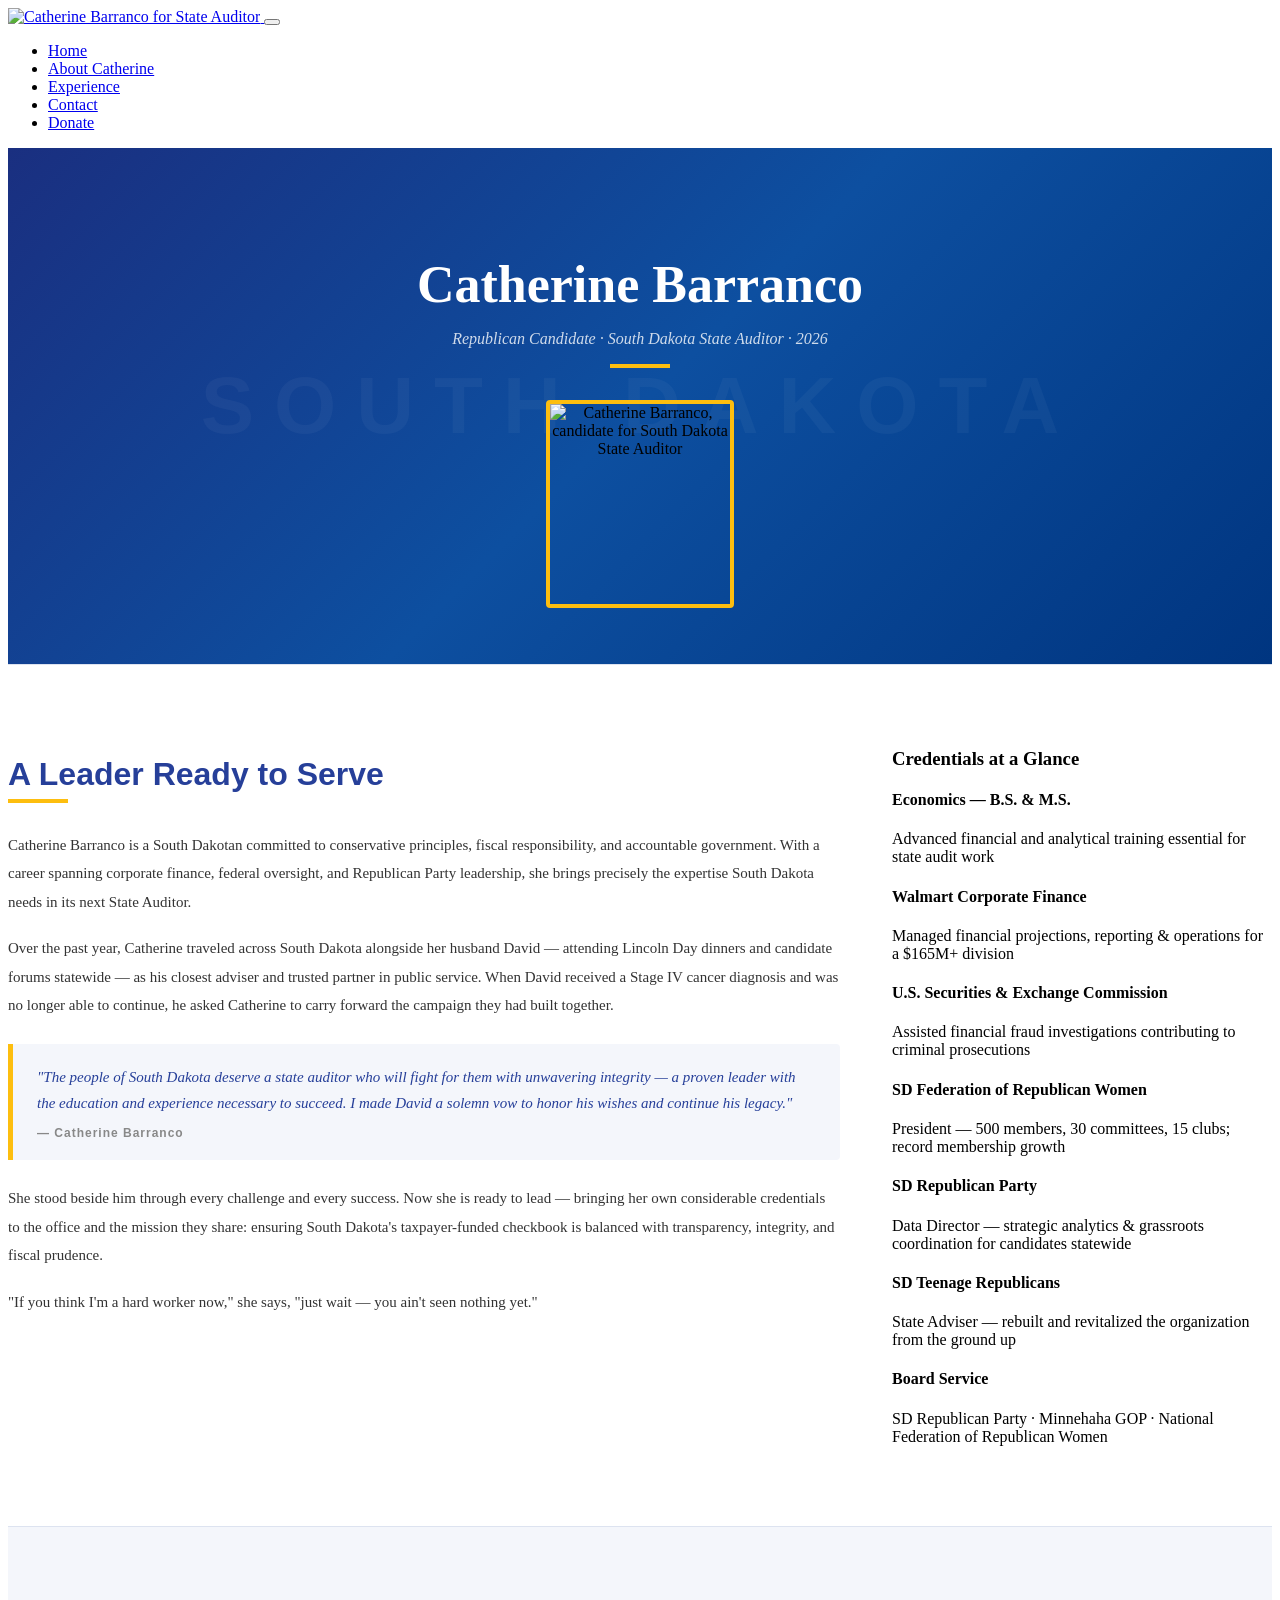
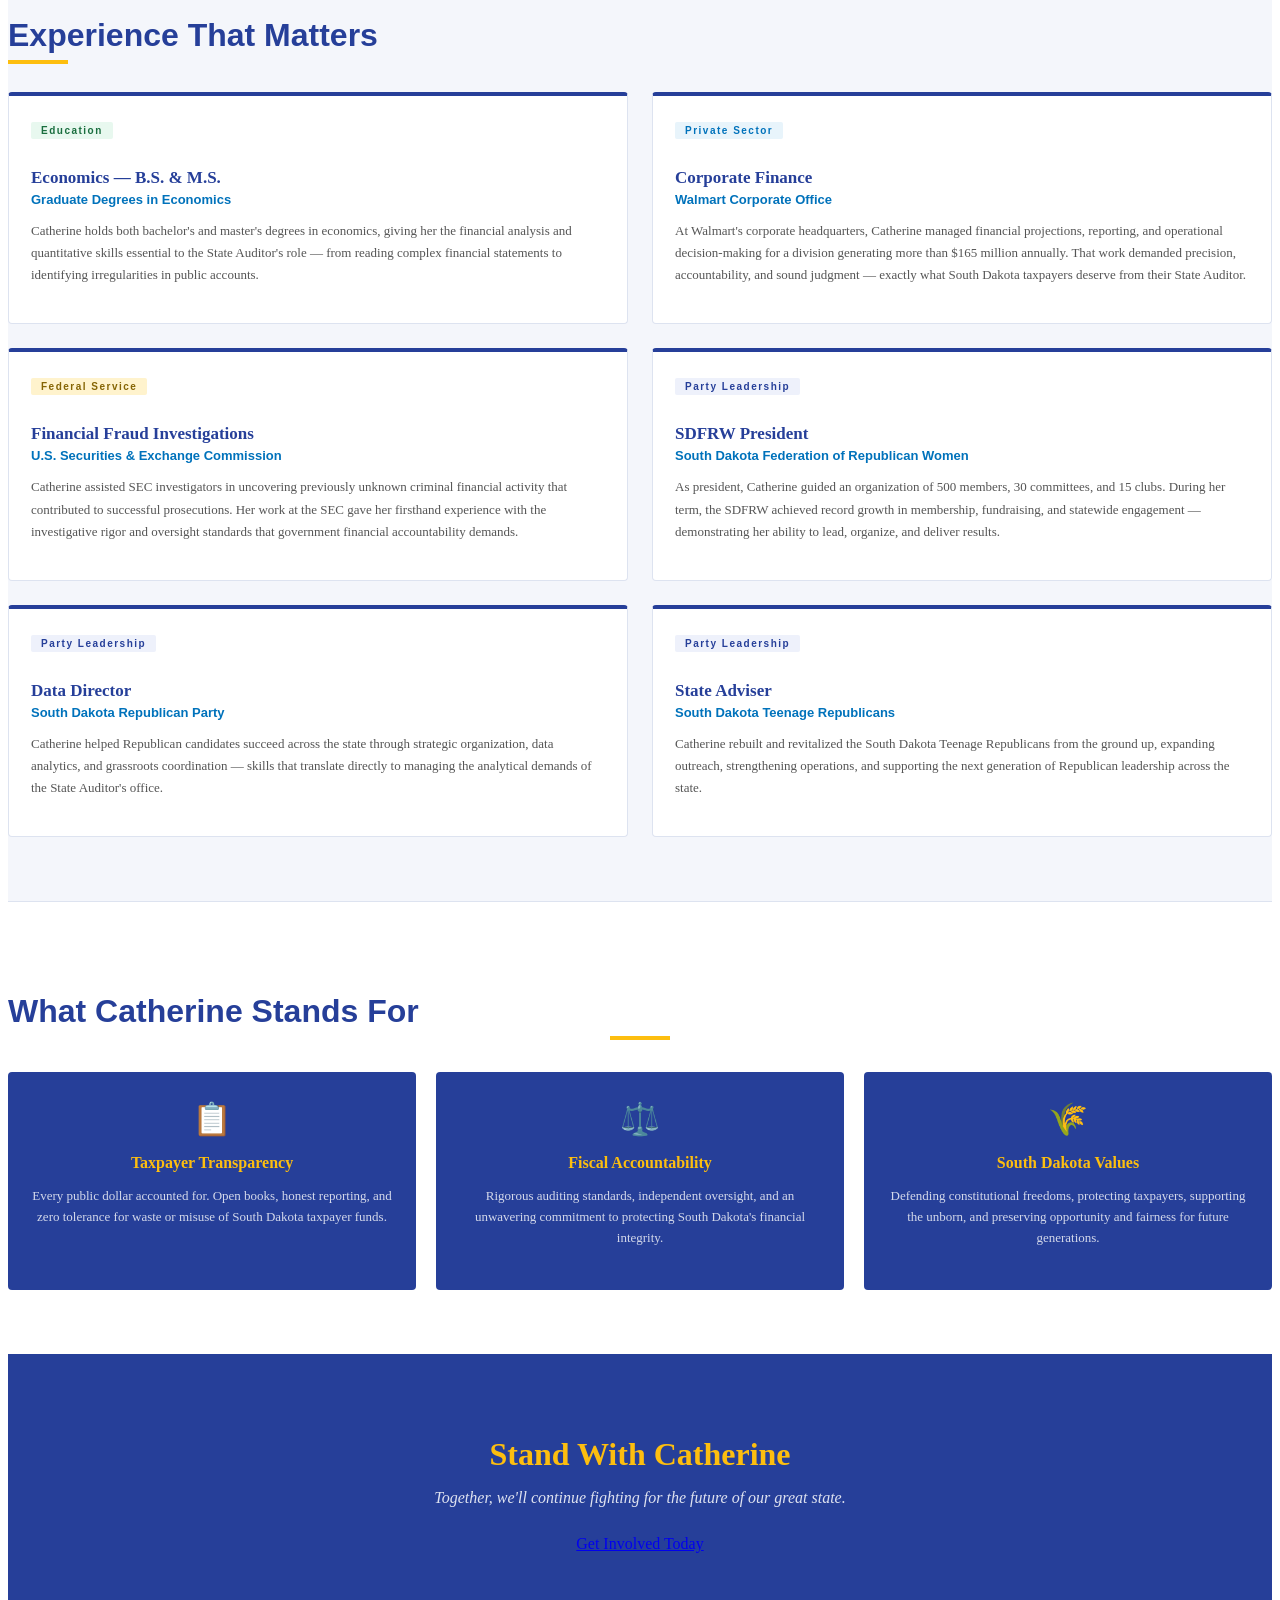
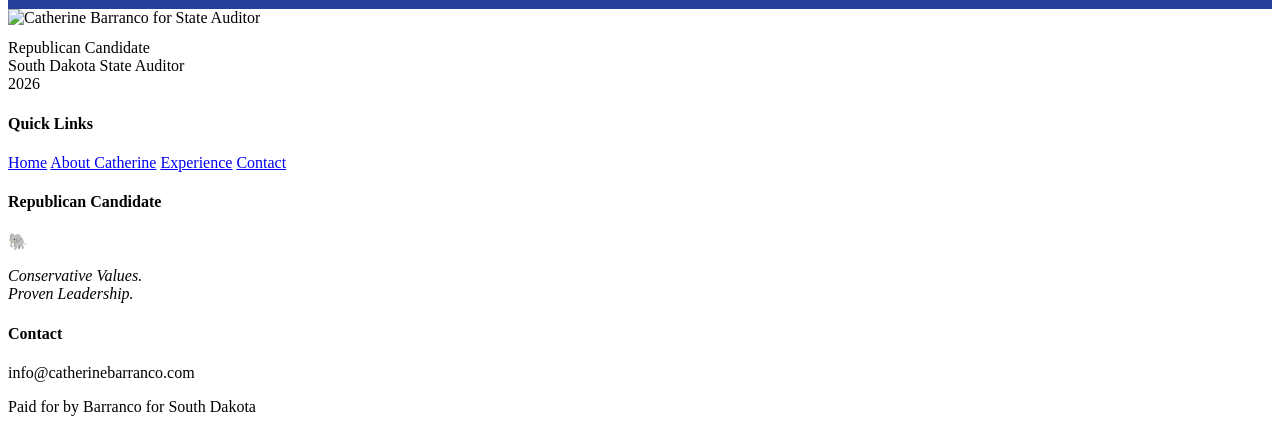
==== about.html @ fb2e94d2 "Create about.html about page created." ====
<!DOCTYPE html>
<html lang="en">
<head>
  <meta charset="UTF-8" />
  <meta name="viewport" content="width=device-width, initial-scale=1.0" />
  <meta name="description" content="About Catherine Barranco — Republican candidate for South Dakota State Auditor 2026. Learn about her experience, values, and commitment to South Dakota." />
  <title>About Catherine | Barranco for South Dakota</title>
  <link rel="stylesheet" href="assets/styles.css" />
  <style>
    /* ── ABOUT PAGE SPECIFIC ── */
    .about-hero {
      background: linear-gradient(135deg, #1a2f80 0%, #0d4fa0 50%, #003580 100%);
      padding: 64px 0 56px;
      text-align: center;
      position: relative;
      overflow: hidden;
    }
    .about-hero::before {
      content: 'SOUTH DAKOTA';
      position: absolute;
      top: 50%;
      left: 50%;
      transform: translate(-50%, -50%);
      font-family: 'Oswald', sans-serif;
      font-size: 80px;
      font-weight: 700;
      letter-spacing: 20px;
      color: rgba(255,255,255,0.04);
      white-space: nowrap;
      pointer-events: none;
    }
    .about-hero h1 {
      color: #fff;
      font-size: clamp(32px, 5vw, 52px);
      margin-bottom: 8px;
      position: relative;
    }
    .about-hero .sub {
      font-family: 'Merriweather', serif;
      font-style: italic;
      color: rgba(255,255,255,0.80);
      font-size: 16px;
      margin-bottom: 16px;
    }
    .about-hero .gold-bar {
      width: 60px;
      height: 4px;
      background: #FDBE0F;
      margin: 0 auto;
    }
    .about-hero-photo-strip {
      display: flex;
      justify-content: center;
      margin-top: 32px;
      position: relative;
    }
    .about-hero-photo-strip img {
      width: 180px;
      height: 200px;
      object-fit: cover;
      object-position: center top;
      border: 4px solid #FDBE0F;
      border-radius: 4px;
    }

    /* ── PAGE SECTIONS ── */
    .page-section { padding: 64px 0; border-top: 1px solid #dde3f0; }
    .page-section:first-of-type { border-top: none; }

    .section-heading {
      font-family: 'Oswald', sans-serif;
      font-size: 32px;
      color: #263F99;
      margin-bottom: 6px;
    }
    .section-rule { width: 60px; height: 4px; background: #FDBE0F; margin-bottom: 28px; margin-top: 4px; }

    .intro-grid {
      display: grid;
      grid-template-columns: 1fr 380px;
      gap: 52px;
      align-items: start;
    }

    .intro-text p {
      font-family: 'Merriweather', serif;
      font-size: 15px;
      line-height: 1.9;
      color: #333;
      margin-bottom: 18px;
    }

    .pull-quote {
      background: #f4f6fb;
      border-left: 5px solid #FDBE0F;
      padding: 20px 24px;
      margin: 24px 0;
      border-radius: 0 4px 4px 0;
    }
    .pull-quote p {
      font-family: 'Merriweather', serif;
      font-style: italic;
      font-size: 15px;
      line-height: 1.75;
      color: #263F99;
      margin: 0;
    }
    .pull-quote cite {
      display: block;
      font-family: 'Open Sans', sans-serif;
      font-style: normal;
      font-size: 12px;
      font-weight: 600;
      letter-spacing: 1px;
      color: #888;
      margin-top: 10px;
    }

    /* ── EXPERIENCE TIMELINE ── */
    #experience { background: #f4f6fb; }

    .exp-grid {
      display: grid;
      grid-template-columns: 1fr 1fr;
      gap: 24px;
      margin-top: 8px;
    }

    .exp-card {
      background: #fff;
      border: 1px solid #dde3f0;
      border-top: 4px solid #263F99;
      border-radius: 4px;
      padding: 24px 22px;
      transition: box-shadow 0.2s;
    }
    .exp-card:hover { box-shadow: 0 4px 20px rgba(38,63,153,0.10); }

    .exp-card-tag {
      display: inline-block;
      font-family: 'Oswald', sans-serif;
      font-size: 10px;
      font-weight: 600;
      letter-spacing: 1.5px;
      padding: 3px 10px;
      border-radius: 2px;
      margin-bottom: 12px;
    }
    .tag-private { background: #e8f4fb; color: #0072BB; }
    .tag-federal { background: #fff3cd; color: #856404; }
    .tag-party   { background: #eef1fb; color: #263F99; }
    .tag-edu     { background: #e8f8ef; color: #1a6e3f; }

    .exp-card h3 {
      font-size: 17px;
      color: #263F99;
      margin-bottom: 4px;
    }
    .exp-card .org {
      font-family: 'Open Sans', sans-serif;
      font-size: 13px;
      font-weight: 600;
      color: #0072BB;
      margin-bottom: 10px;
    }
    .exp-card p {
      font-size: 13px;
      line-height: 1.7;
      color: #555;
    }

    /* ── VALUES ── */
    .values-grid {
      display: grid;
      grid-template-columns: repeat(3, 1fr);
      gap: 20px;
      margin-top: 8px;
    }
    .value-card {
      background: #263F99;
      color: #fff;
      border-radius: 4px;
      padding: 28px 22px;
      text-align: center;
    }
    .value-card .v-icon { font-size: 32px; margin-bottom: 12px; display: block; }
    .value-card h3 { font-size: 16px; color: #FDBE0F; margin-bottom: 8px; }
    .value-card p { font-size: 13px; line-height: 1.65; color: rgba(255,255,255,0.80); }

    /* ── RESPONSIVE ── */
    @media (max-width: 860px) {
      .intro-grid { grid-template-columns: 1fr; }
      .exp-grid { grid-template-columns: 1fr; }
      .values-grid { grid-template-columns: 1fr 1fr; }
    }
    @media (max-width: 540px) {
      .values-grid { grid-template-columns: 1fr; }
    }
  </style>
</head>
<body>

<!-- ═══════════════════════════════════════
     NAVIGATION
════════════════════════════════════════ -->
<nav id="navbar" role="navigation" aria-label="Main navigation">
  <div class="nav-inner">
    <a href="index.html" class="nav-logo" aria-label="Catherine Barranco home">
      <img src="assets/logo-blue.png" alt="Catherine Barranco for State Auditor" />
    </a>
    <button class="nav-toggle" aria-label="Toggle menu" aria-expanded="false" onclick="toggleNav(this)">
      <span></span><span></span><span></span>
    </button>
    <ul class="nav-links" id="nav-links" role="list">
      <li><a href="index.html">Home</a></li>
      <li><a href="about.html">About Catherine</a></li>
      <li><a href="#experience">Experience</a></li>
      <li><a href="index.html#contact">Contact</a></li>
      <li><a href="index.html#contact" class="nav-donate">Donate</a></li>
    </ul>
  </div>
</nav>

<!-- ═══════════════════════════════════════
     ABOUT HERO
════════════════════════════════════════ -->
<section class="about-hero" aria-label="About Catherine Barranco">
  <div class="container">
    <h1>Catherine Barranco</h1>
    <p class="sub">Republican Candidate · South Dakota State Auditor · 2026</p>
    <div class="gold-bar"></div>
    <div class="about-hero-photo-strip">
      <img src="assets/catherine-headshot.jpg" alt="Catherine Barranco, candidate for South Dakota State Auditor" />
    </div>
  </div>
</section>

<!-- ═══════════════════════════════════════
     INTRO
════════════════════════════════════════ -->
<section class="page-section" aria-label="About Catherine">
  <div class="container">
    <div class="intro-grid">
      <div class="intro-text">
        <h2 class="section-heading">A Leader Ready to Serve</h2>
        <div class="section-rule"></div>

        <p>
          Catherine Barranco is a South Dakotan committed to conservative principles, fiscal responsibility, and accountable government. With a career spanning corporate finance, federal oversight, and Republican Party leadership, she brings precisely the expertise South Dakota needs in its next State Auditor.
        </p>

        <p>
          Over the past year, Catherine traveled across South Dakota alongside her husband David — attending Lincoln Day dinners and candidate forums statewide — as his closest adviser and trusted partner in public service. When David received a Stage IV cancer diagnosis and was no longer able to continue, he asked Catherine to carry forward the campaign they had built together.
        </p>

        <div class="pull-quote">
          <p>"The people of South Dakota deserve a state auditor who will fight for them with unwavering integrity — a proven leader with the education and experience necessary to succeed. I made David a solemn vow to honor his wishes and continue his legacy."</p>
          <cite>— Catherine Barranco</cite>
        </div>

        <p>
          She stood beside him through every challenge and every success. Now she is ready to lead — bringing her own considerable credentials to the office and the mission they share: ensuring South Dakota's taxpayer-funded checkbook is balanced with transparency, integrity, and fiscal prudence.
        </p>

        <p>
          "If you think I'm a hard worker now," she says, "just wait — you ain't seen nothing yet."
        </p>
      </div>

      <!-- CREDENTIALS SIDEBAR -->
      <div>
        <div class="credentials-card">
          <h3>Credentials at a Glance</h3>

          <div class="cred-item">
            <div class="cred-dot"></div>
            <div>
              <h4>Economics — B.S. &amp; M.S.</h4>
              <p>Advanced financial and analytical training essential for state audit work</p>
            </div>
          </div>

          <div class="cred-item">
            <div class="cred-dot"></div>
            <div>
              <h4>Walmart Corporate Finance</h4>
              <p>Managed financial projections, reporting &amp; operations for a $165M+ division</p>
            </div>
          </div>

          <div class="cred-item">
            <div class="cred-dot"></div>
            <div>
              <h4>U.S. Securities &amp; Exchange Commission</h4>
              <p>Assisted financial fraud investigations contributing to criminal prosecutions</p>
            </div>
          </div>

          <div class="cred-item">
            <div class="cred-dot"></div>
            <div>
              <h4>SD Federation of Republican Women</h4>
              <p>President — 500 members, 30 committees, 15 clubs; record membership growth</p>
            </div>
          </div>

          <div class="cred-item">
            <div class="cred-dot"></div>
            <div>
              <h4>SD Republican Party</h4>
              <p>Data Director — strategic analytics &amp; grassroots coordination for candidates statewide</p>
            </div>
          </div>

          <div class="cred-item">
            <div class="cred-dot"></div>
            <div>
              <h4>SD Teenage Republicans</h4>
              <p>State Adviser — rebuilt and revitalized the organization from the ground up</p>
            </div>
          </div>

          <div class="cred-item">
            <div class="cred-dot"></div>
            <div>
              <h4>Board Service</h4>
              <p>SD Republican Party · Minnehaha GOP · National Federation of Republican Women</p>
            </div>
          </div>
        </div>
      </div>

    </div>
  </div>
</section>

<!-- ═══════════════════════════════════════
     EXPERIENCE
════════════════════════════════════════ -->
<section id="experience" class="page-section" aria-label="Professional experience">
  <div class="container">
    <h2 class="section-heading">Experience That Matters</h2>
    <div class="section-rule"></div>

    <div class="exp-grid">

      <div class="exp-card">
        <span class="exp-card-tag tag-edu">Education</span>
        <h3>Economics — B.S. &amp; M.S.</h3>
        <div class="org">Graduate Degrees in Economics</div>
        <p>Catherine holds both bachelor's and master's degrees in economics, giving her the financial analysis and quantitative skills essential to the State Auditor's role — from reading complex financial statements to identifying irregularities in public accounts.</p>
      </div>

      <div class="exp-card">
        <span class="exp-card-tag tag-private">Private Sector</span>
        <h3>Corporate Finance</h3>
        <div class="org">Walmart Corporate Office</div>
        <p>At Walmart's corporate headquarters, Catherine managed financial projections, reporting, and operational decision-making for a division generating more than $165 million annually. That work demanded precision, accountability, and sound judgment — exactly what South Dakota taxpayers deserve from their State Auditor.</p>
      </div>

      <div class="exp-card">
        <span class="exp-card-tag tag-federal">Federal Service</span>
        <h3>Financial Fraud Investigations</h3>
        <div class="org">U.S. Securities &amp; Exchange Commission</div>
        <p>Catherine assisted SEC investigators in uncovering previously unknown criminal financial activity that contributed to successful prosecutions. Her work at the SEC gave her firsthand experience with the investigative rigor and oversight standards that government financial accountability demands.</p>
      </div>

      <div class="exp-card">
        <span class="exp-card-tag tag-party">Party Leadership</span>
        <h3>SDFRW President</h3>
        <div class="org">South Dakota Federation of Republican Women</div>
        <p>As president, Catherine guided an organization of 500 members, 30 committees, and 15 clubs. During her term, the SDFRW achieved record growth in membership, fundraising, and statewide engagement — demonstrating her ability to lead, organize, and deliver results.</p>
      </div>

      <div class="exp-card">
        <span class="exp-card-tag tag-party">Party Leadership</span>
        <h3>Data Director</h3>
        <div class="org">South Dakota Republican Party</div>
        <p>Catherine helped Republican candidates succeed across the state through strategic organization, data analytics, and grassroots coordination — skills that translate directly to managing the analytical demands of the State Auditor's office.</p>
      </div>

      <div class="exp-card">
        <span class="exp-card-tag tag-party">Party Leadership</span>
        <h3>State Adviser</h3>
        <div class="org">South Dakota Teenage Republicans</div>
        <p>Catherine rebuilt and revitalized the South Dakota Teenage Republicans from the ground up, expanding outreach, strengthening operations, and supporting the next generation of Republican leadership across the state.</p>
      </div>

    </div>
  </div>
</section>

<!-- ═══════════════════════════════════════
     VALUES
════════════════════════════════════════ -->
<section class="page-section" aria-label="Catherine's values">
  <div class="container">
    <h2 class="section-heading text-center">What Catherine Stands For</h2>
    <div class="section-rule" style="margin:4px auto 32px;"></div>

    <div class="values-grid">
      <div class="value-card">
        <span class="v-icon" aria-hidden="true">📋</span>
        <h3>Taxpayer Transparency</h3>
        <p>Every public dollar accounted for. Open books, honest reporting, and zero tolerance for waste or misuse of South Dakota taxpayer funds.</p>
      </div>
      <div class="value-card">
        <span class="v-icon" aria-hidden="true">⚖️</span>
        <h3>Fiscal Accountability</h3>
        <p>Rigorous auditing standards, independent oversight, and an unwavering commitment to protecting South Dakota's financial integrity.</p>
      </div>
      <div class="value-card">
        <span class="v-icon" aria-hidden="true">🌾</span>
        <h3>South Dakota Values</h3>
        <p>Defending constitutional freedoms, protecting taxpayers, supporting the unborn, and preserving opportunity and fairness for future generations.</p>
      </div>
    </div>
  </div>
</section>

<!-- ═══════════════════════════════════════
     CTA
════════════════════════════════════════ -->
<section style="background:#263F99;padding:56px 0;text-align:center;" aria-label="Support Catherine">
  <div class="container">
    <h2 style="color:#FDBE0F;font-size:32px;margin-bottom:10px;">Stand With Catherine</h2>
    <p style="font-family:'Merriweather',serif;font-style:italic;color:rgba(255,255,255,0.85);font-size:16px;margin-bottom:28px;max-width:560px;margin-left:auto;margin-right:auto;">
      Together, we'll continue fighting for the future of our great state.
    </p>
    <a href="index.html#contact" class="btn btn-gold">Get Involved Today</a>
  </div>
</section>

<!-- ═══════════════════════════════════════
     FOOTER
════════════════════════════════════════ -->
<footer id="footer-bar">
  <div class="container">
    <div class="footer-grid">
      <div class="footer-col">
        <div class="footer-logo">
          <img src="assets/logo-white.png" alt="Catherine Barranco for State Auditor" />
        </div>
        <p style="margin-top:12px;">Republican Candidate<br>South Dakota State Auditor<br>2026</p>
      </div>
      <div class="footer-col">
        <h4>Quick Links</h4>
        <a href="index.html">Home</a>
        <a href="about.html">About Catherine</a>
        <a href="#experience">Experience</a>
        <a href="index.html#contact">Contact</a>
      </div>
      <div class="footer-col">
        <h4>Republican Candidate</h4>
        <span class="elephant-icon" aria-hidden="true">🐘</span>
        <p style="font-style:italic;">Conservative Values.<br>Proven Leadership.</p>
      </div>
      <div class="footer-col">
        <h4>Contact</h4>
        <p>info@catherinebarranco.com</p>
      </div>
    </div>
  </div>
  <div class="footer-bottom">
    Paid for by Barranco for South Dakota
  </div>
</footer>

<script>
function toggleNav(btn) {
  const links = document.getElementById('nav-links');
  const open = links.classList.toggle('open');
  btn.setAttribute('aria-expanded', open);
}
</script>

</body>
</html>
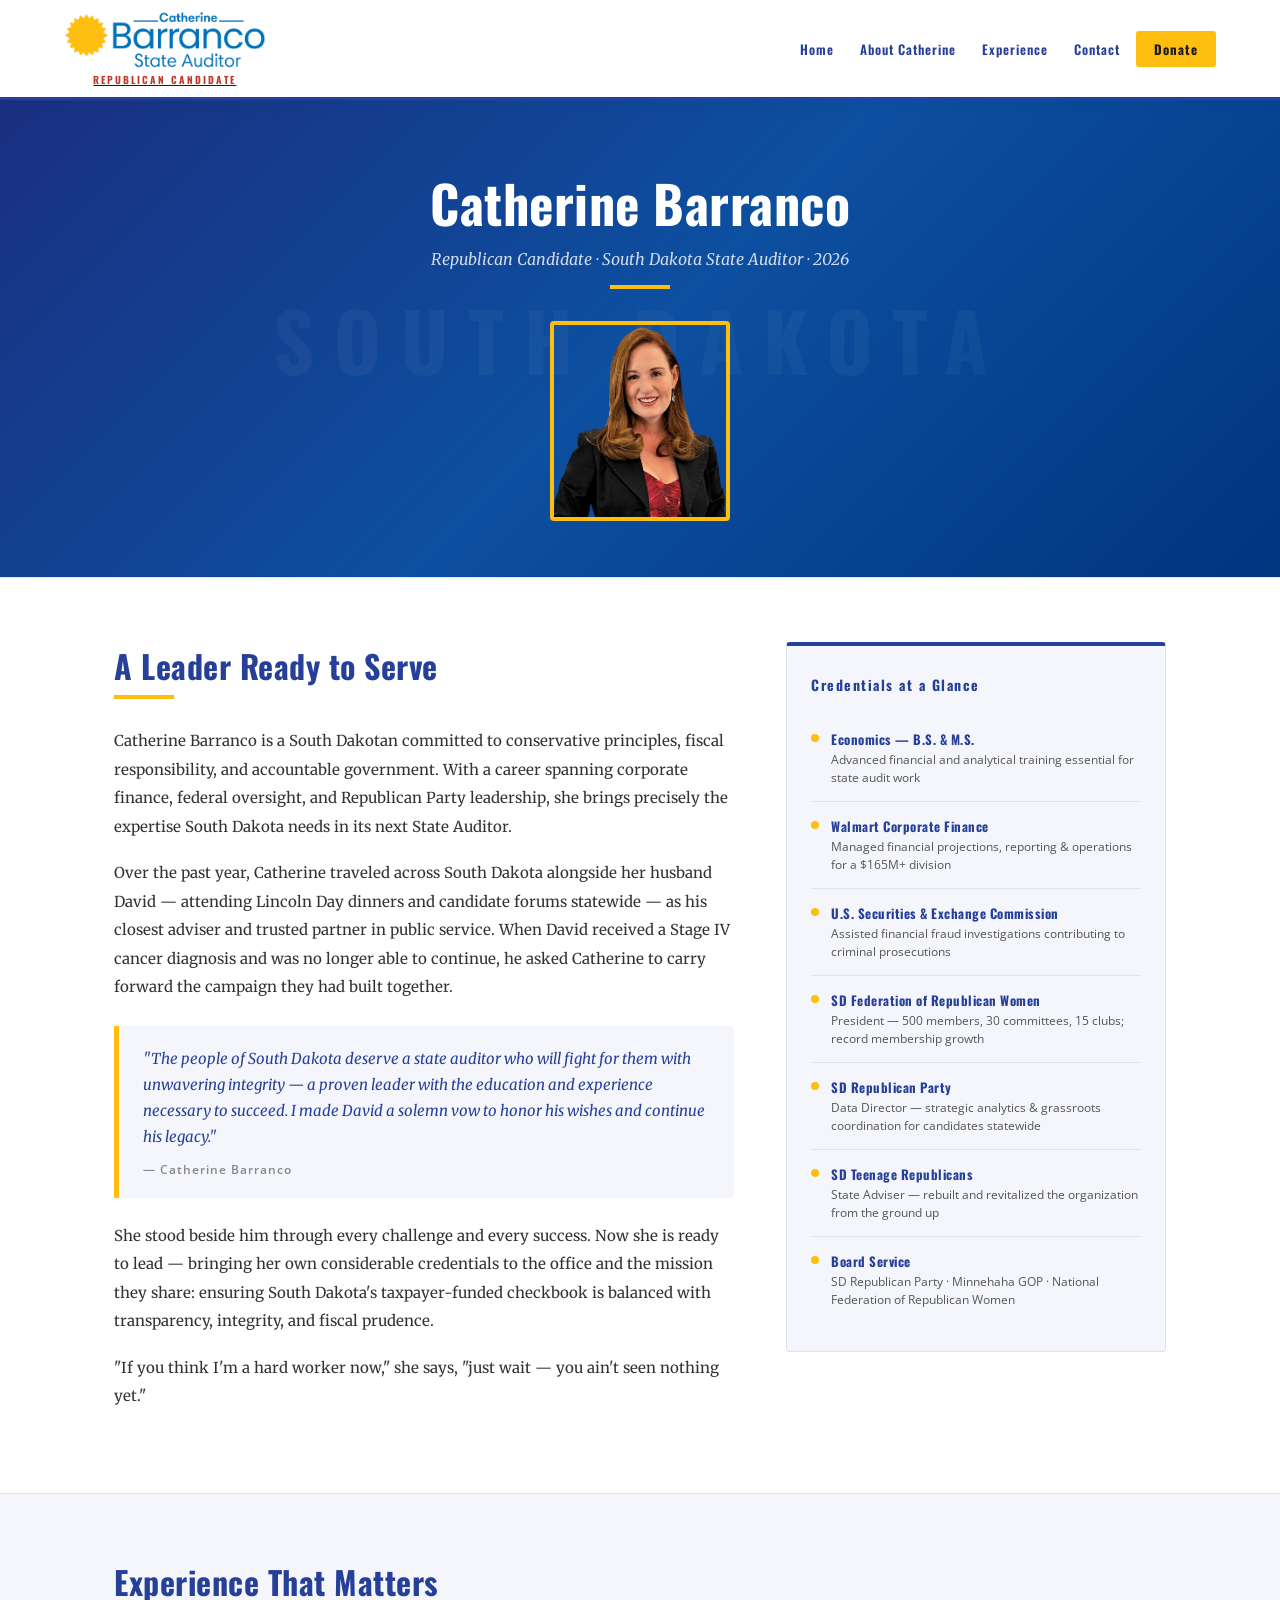
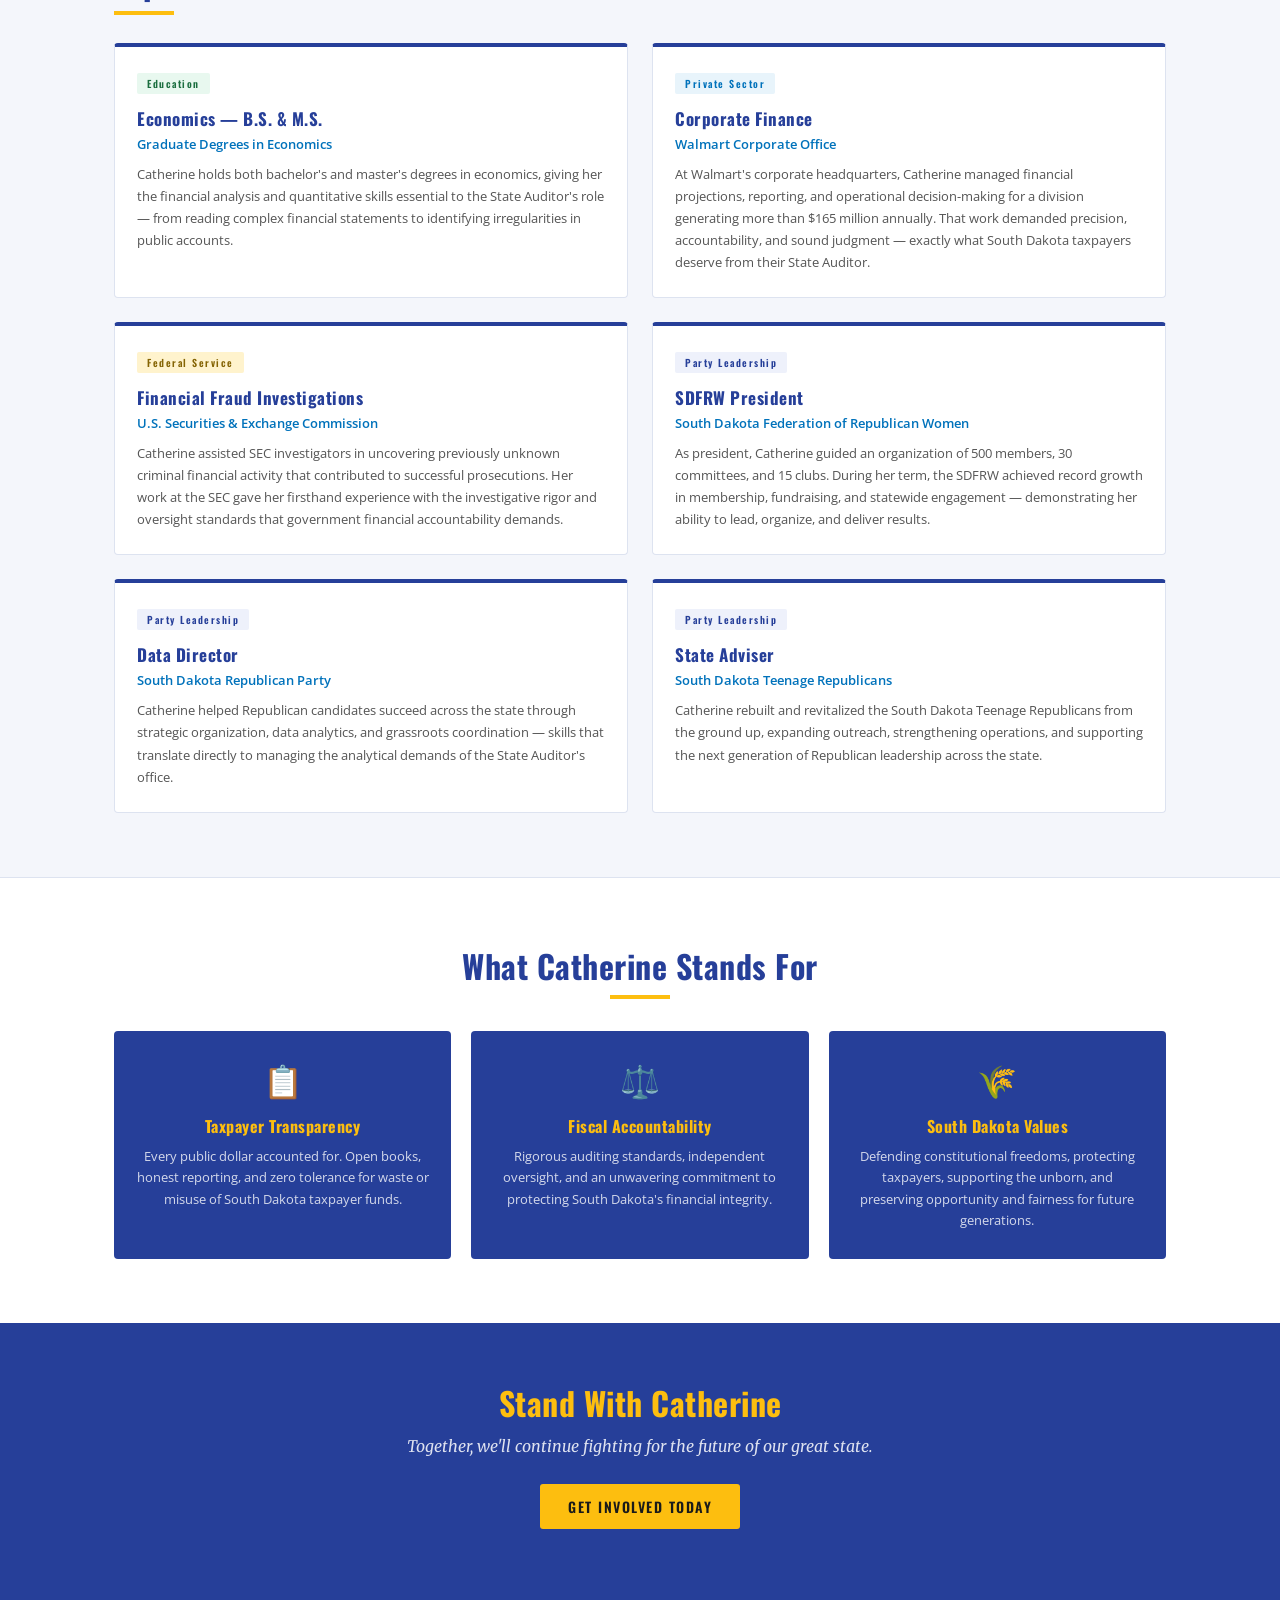
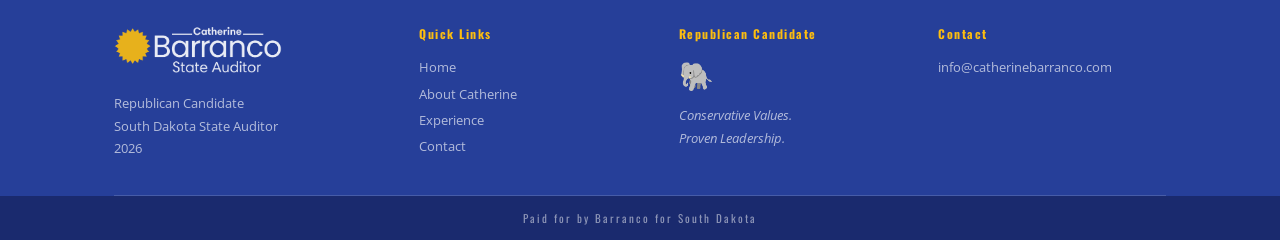
==== commit 86f75ad0: "header - Update about.html updated header" ====
--- a/about.html
+++ b/about.html
@@ -207,6 +207,7 @@
   <div class="nav-inner">
     <a href="index.html" class="nav-logo" aria-label="Catherine Barranco home">
       <img src="assets/logo-blue.png" alt="Catherine Barranco for State Auditor" />
+      <span style="display:block;font-family:'Oswald',sans-serif;font-size:10px;font-weight:700;letter-spacing:2px;color:#c0392b;text-align:center;margin-top:2px;">REPUBLICAN CANDIDATE</span>
     </a>
     <button class="nav-toggle" aria-label="Toggle menu" aria-expanded="false" onclick="toggleNav(this)">
       <span></span><span></span><span></span>
@@ -230,7 +231,7 @@
     <p class="sub">Republican Candidate · South Dakota State Auditor · 2026</p>
     <div class="gold-bar"></div>
     <div class="about-hero-photo-strip">
-      <img src="assets/catherine-headshot.jpg" alt="Catherine Barranco, candidate for South Dakota State Auditor" />
+      <img src="assets/catherine-headshot.png" alt="Catherine Barranco, candidate for South Dakota State Auditor" />
     </div>
   </div>
 </section>
--- a/assets/styles.css
+++ b/assets/styles.css
@@ -0,0 +1,725 @@
+/* =============================================
+   BARRANCO FOR SOUTH DAKOTA — CAMPAIGN SITE
+   Colors: #263F99 (navy) | #0072BB (blue) | #FDBE0F (gold)
+   ============================================= */
+
+@import url('https://fonts.googleapis.com/css2?family=Oswald:wght@400;600;700&family=Merriweather:ital,wght@0,400;0,700;1,400&family=Open+Sans:wght@400;600;700&display=swap');
+
+*, *::before, *::after { box-sizing: border-box; margin: 0; padding: 0; }
+
+:root {
+  --navy:  #263F99;
+  --blue:  #0072BB;
+  --gold:  #FDBE0F;
+  --gold-dark: #c9960a;
+  --white: #ffffff;
+  --light: #f4f6fb;
+  --dark:  #1a1a2e;
+  --gray:  #555;
+  --border: #dde3f0;
+}
+
+html { scroll-behavior: smooth; }
+
+body {
+  font-family: 'Open Sans', sans-serif;
+  font-size: 16px;
+  color: #222;
+  background: #fff;
+}
+
+h1, h2, h3, h4, h5 {
+  font-family: 'Oswald', sans-serif;
+  font-weight: 700;
+  letter-spacing: 0.5px;
+}
+
+/* ── UTILITY ─────────────────────────────── */
+.container { max-width: 1100px; margin: 0 auto; padding: 0 24px; }
+.sr-only { position: absolute; width: 1px; height: 1px; overflow: hidden; clip: rect(0,0,0,0); }
+.gold { color: var(--gold-dark); }
+.navy { color: var(--navy); }
+.text-center { text-align: center; }
+
+/* ── NAV ─────────────────────────────────── */
+#navbar {
+  position: sticky;
+  top: 0;
+  z-index: 1000;
+  background: #fff;
+  border-bottom: 3px solid var(--navy);
+  box-shadow: 0 2px 12px rgba(38,63,153,0.10);
+}
+
+.nav-inner {
+  display: flex;
+  align-items: center;
+  justify-content: space-between;
+  padding: 10px 24px;
+  max-width: 1200px;
+  margin: 0 auto;
+}
+
+.nav-logo img { height: 60px; width: auto; display: block; }
+
+.nav-links {
+  display: flex;
+  align-items: center;
+  gap: 6px;
+  list-style: none;
+}
+
+.nav-links a {
+  font-family: 'Oswald', sans-serif;
+  font-size: 13px;
+  font-weight: 600;
+  letter-spacing: 1px;
+  color: var(--navy);
+  text-decoration: none;
+  padding: 6px 10px;
+  border-bottom: 2px solid transparent;
+  transition: border-color 0.2s, color 0.2s;
+}
+
+.nav-links a:hover { color: var(--blue); border-bottom-color: var(--gold); }
+
+.nav-donate {
+  background: var(--gold) !important;
+  color: #1a1a1a !important;
+  padding: 8px 18px !important;
+  border-radius: 3px;
+  border-bottom: none !important;
+  font-weight: 700 !important;
+  transition: background 0.2s !important;
+}
+.nav-donate:hover { background: var(--gold-dark) !important; }
+
+.nav-toggle { display: none; background: none; border: none; cursor: pointer; padding: 4px; }
+.nav-toggle span { display: block; width: 24px; height: 2px; background: var(--navy); margin: 5px 0; transition: 0.3s; }
+
+/* ── HERO ─────────────────────────────────── */
+#hero {
+  position: relative;
+  min-height: 520px;
+  overflow: hidden;
+  display: flex;
+  align-items: center;
+  background: #0d4fa0;
+}
+
+.hero-flag {
+  position: absolute;
+  inset: 0;
+  background-image: url('sd-flag.jpg');
+  background-size: cover;
+  background-position: center 30%;
+  background-repeat: no-repeat;
+  filter: brightness(0.75) saturate(0.9);
+}
+
+.hero-seal {
+  position: absolute;
+  right: 340px;
+  top: 50%;
+  transform: translateY(-50%);
+  width: 260px;
+  height: 260px;
+  border-radius: 50%;
+  border: 3px solid rgba(253,190,15,0.30);
+  display: flex;
+  align-items: center;
+  justify-content: center;
+}
+
+.hero-seal-inner {
+  width: 200px;
+  height: 200px;
+  border-radius: 50%;
+  border: 2px solid rgba(253,190,15,0.18);
+  display: flex;
+  align-items: center;
+  justify-content: center;
+  flex-direction: column;
+  gap: 4px;
+}
+
+.hero-seal-text {
+  font-family: 'Oswald', sans-serif;
+  font-size: 11px;
+  font-weight: 600;
+  letter-spacing: 3px;
+  color: rgba(255,255,255,0.18);
+  text-align: center;
+  line-height: 1.8;
+}
+
+.hero-sd-text {
+  position: absolute;
+  top: 18px;
+  left: 50%;
+  transform: translateX(-50%);
+  font-family: 'Oswald', sans-serif;
+  font-size: 42px;
+  font-weight: 700;
+  letter-spacing: 16px;
+  color: rgba(255,255,255,0.06);
+  white-space: nowrap;
+  pointer-events: none;
+}
+
+.hero-photo {
+  position: absolute;
+  right: 40px;
+  bottom: 0;
+  height: 105%;
+  max-height: 550px;
+  width: 320px;
+  display: flex;
+  align-items: flex-end;
+  justify-content: center;
+}
+
+.hero-photo img {
+  width: 100%;
+  height: 100%;
+  object-fit: contain;
+  object-position: bottom center;
+  display: block;
+  filter: drop-shadow(-8px 0 24px rgba(0,0,0,0.6));
+}
+
+.hero-content {
+  position: relative;
+  z-index: 2;
+  color: #fff;
+  max-width: 500px;
+  padding: 48px 24px 48px 48px;
+  animation: fadeUp 0.8s ease both;
+}
+
+@keyframes fadeUp {
+  from { opacity: 0; transform: translateY(24px); }
+  to   { opacity: 1; transform: translateY(0); }
+}
+
+.hero-content h1 {
+  font-size: clamp(28px, 4vw, 46px);
+  line-height: 1.05;
+  text-transform: uppercase;
+  text-shadow: 1px 2px 10px rgba(0,0,0,0.5);
+  margin-bottom: 10px;
+}
+
+.hero-star { color: var(--gold); font-size: 20px; margin-bottom: 8px; display: block; }
+
+.hero-sub {
+  font-family: 'Merriweather', serif;
+  font-style: italic;
+  font-size: 16px;
+  color: rgba(255,255,255,0.88);
+  margin-bottom: 28px;
+  text-shadow: 1px 1px 6px rgba(0,0,0,0.4);
+}
+
+.btn {
+  display: inline-block;
+  font-family: 'Oswald', sans-serif;
+  font-weight: 600;
+  letter-spacing: 1.5px;
+  text-transform: uppercase;
+  text-decoration: none;
+  padding: 12px 28px;
+  border-radius: 3px;
+  font-size: 14px;
+  transition: all 0.2s;
+  cursor: pointer;
+  border: none;
+}
+
+.btn-gold { background: var(--gold); color: #1a1a1a; }
+.btn-gold:hover { background: var(--gold-dark); }
+.btn-navy { background: var(--navy); color: #fff; }
+.btn-navy:hover { background: #1a2f80; }
+.btn-outline { background: transparent; color: #fff; border: 2px solid #fff; }
+.btn-outline:hover { background: rgba(255,255,255,0.12); }
+
+/* ── ICON ROW ────────────────────────────── */
+#icon-row {
+  background: #fff;
+  border-top: 4px solid var(--navy);
+  border-bottom: 1px solid var(--border);
+}
+
+.icon-grid {
+  display: grid;
+  grid-template-columns: repeat(4, 1fr);
+  divide: 1px solid var(--border);
+}
+
+.icon-cell {
+  display: flex;
+  align-items: flex-start;
+  gap: 14px;
+  padding: 24px 20px;
+  border-right: 1px solid var(--border);
+  transition: background 0.2s;
+}
+
+.icon-cell:last-child { border-right: none; }
+.icon-cell:hover { background: var(--light); }
+
+.icon-cell svg { flex-shrink: 0; }
+
+.icon-cell h4 {
+  font-size: 13px;
+  letter-spacing: 0.8px;
+  color: var(--navy);
+  margin-bottom: 4px;
+}
+
+.icon-cell p {
+  font-size: 13px;
+  color: var(--gray);
+  line-height: 1.55;
+}
+
+/* ── TWO PANEL ───────────────────────────── */
+#two-panel {
+  display: grid;
+  grid-template-columns: 1fr 1fr;
+  border-top: 1px solid var(--border);
+}
+
+.panel {
+  padding: 40px 36px;
+}
+
+.panel-david {
+  background: var(--light);
+  border-right: 1px solid var(--border);
+}
+
+.panel-david-inner {
+  display: flex;
+  gap: 20px;
+  align-items: flex-start;
+}
+
+.david-photo {
+  width: 100px;
+  height: 120px;
+  border-radius: 4px;
+  overflow: hidden;
+  flex-shrink: 0;
+  border: 3px solid var(--gold);
+}
+
+.david-photo img {
+  width: 100%;
+  height: 100%;
+  object-fit: cover;
+  object-position: center top;
+}
+
+.panel-david h3 {
+  font-size: 14px;
+  color: var(--navy);
+  letter-spacing: 1px;
+  margin-bottom: 12px;
+}
+
+.panel-david blockquote {
+  font-family: 'Merriweather', serif;
+  font-style: italic;
+  font-size: 13px;
+  line-height: 1.8;
+  color: #333;
+  margin-bottom: 12px;
+}
+
+.panel-david .join {
+  font-family: 'Merriweather', serif;
+  font-style: italic;
+  font-size: 13px;
+  color: var(--blue);
+  margin-bottom: 10px;
+}
+
+.signature {
+  font-family: 'Merriweather', serif;
+  font-style: italic;
+  font-size: 18px;
+  color: #222;
+}
+
+.panel-stepping h3 {
+  font-family: 'Oswald', sans-serif;
+  font-size: 28px;
+  font-weight: 700;
+  color: var(--navy);
+  line-height: 1.1;
+  margin-bottom: 6px;
+}
+
+.gold-tagline {
+  font-family: 'Oswald', sans-serif;
+  font-size: 14px;
+  font-weight: 600;
+  color: var(--gold-dark);
+  letter-spacing: 0.5px;
+  margin-bottom: 18px;
+  display: flex;
+  align-items: center;
+  gap: 8px;
+}
+
+.panel-stepping p {
+  font-size: 14px;
+  line-height: 1.8;
+  color: #444;
+  margin-bottom: 14px;
+}
+
+.panel-stepping .italic-line {
+  font-family: 'Merriweather', serif;
+  font-style: italic;
+  font-size: 14px;
+  font-weight: 700;
+  color: var(--navy);
+  margin-bottom: 22px;
+}
+
+/* ── ABOUT SECTION ───────────────────────── */
+#about {
+  background: #fff;
+  padding: 72px 0;
+  border-top: 1px solid var(--border);
+}
+
+.about-grid {
+  display: grid;
+  grid-template-columns: 1fr 380px;
+  gap: 56px;
+  align-items: start;
+}
+
+.about-text h2 {
+  font-size: 36px;
+  color: var(--navy);
+  margin-bottom: 6px;
+}
+
+.about-text .section-rule {
+  width: 60px;
+  height: 4px;
+  background: var(--gold);
+  margin-bottom: 24px;
+}
+
+.about-text p {
+  font-family: 'Merriweather', serif;
+  font-size: 14px;
+  line-height: 1.9;
+  color: #333;
+  margin-bottom: 16px;
+}
+
+.about-quote {
+  background: var(--navy);
+  color: #fff;
+  padding: 24px 28px;
+  border-radius: 4px;
+  margin: 28px 0;
+  position: relative;
+}
+
+.about-quote::before {
+  content: '\201C';
+  font-family: 'Merriweather', serif;
+  font-size: 72px;
+  color: var(--gold);
+  position: absolute;
+  top: -10px;
+  left: 16px;
+  line-height: 1;
+}
+
+.about-quote p {
+  font-family: 'Merriweather', serif;
+  font-style: italic;
+  font-size: 15px;
+  line-height: 1.75;
+  color: rgba(255,255,255,0.92);
+  padding-left: 20px;
+  margin: 0;
+}
+
+.about-quote cite {
+  display: block;
+  font-family: 'Open Sans', sans-serif;
+  font-style: normal;
+  font-size: 12px;
+  font-weight: 600;
+  letter-spacing: 1px;
+  color: var(--gold);
+  margin-top: 12px;
+  padding-left: 20px;
+}
+
+.credentials-card {
+  background: var(--light);
+  border: 1px solid var(--border);
+  border-top: 4px solid var(--navy);
+  border-radius: 4px;
+  padding: 28px 24px;
+}
+
+.credentials-card h3 {
+  font-size: 14px;
+  letter-spacing: 1.5px;
+  color: var(--navy);
+  margin-bottom: 20px;
+}
+
+.cred-item {
+  display: flex;
+  gap: 12px;
+  align-items: flex-start;
+  padding: 14px 0;
+  border-bottom: 1px solid var(--border);
+}
+
+.cred-item:last-child { border-bottom: none; }
+
+.cred-dot {
+  width: 8px;
+  height: 8px;
+  border-radius: 50%;
+  background: var(--gold);
+  flex-shrink: 0;
+  margin-top: 5px;
+}
+
+.cred-item h4 {
+  font-size: 13px;
+  color: var(--navy);
+  margin-bottom: 2px;
+}
+
+.cred-item p {
+  font-size: 12px;
+  color: var(--gray);
+  line-height: 1.5;
+}
+
+/* ── CONTACT ─────────────────────────────── */
+#contact {
+  background: var(--light);
+  padding: 72px 0;
+  border-top: 1px solid var(--border);
+}
+
+#contact h2 {
+  font-size: 36px;
+  color: var(--navy);
+  margin-bottom: 6px;
+}
+
+.contact-grid {
+  display: grid;
+  grid-template-columns: 1fr 1fr;
+  gap: 48px;
+  margin-top: 40px;
+}
+
+.contact-form label {
+  display: block;
+  font-family: 'Oswald', sans-serif;
+  font-size: 12px;
+  font-weight: 600;
+  letter-spacing: 1px;
+  color: var(--navy);
+  margin-bottom: 6px;
+}
+
+.contact-form input,
+.contact-form select,
+.contact-form textarea {
+  width: 100%;
+  border: 1px solid var(--border);
+  border-radius: 3px;
+  padding: 10px 14px;
+  font-family: 'Open Sans', sans-serif;
+  font-size: 14px;
+  color: #222;
+  background: #fff;
+  margin-bottom: 18px;
+  transition: border-color 0.2s;
+}
+
+.contact-form input:focus,
+.contact-form textarea:focus {
+  outline: none;
+  border-color: var(--blue);
+}
+
+.contact-form textarea { height: 120px; resize: vertical; }
+
+.contact-info h3 {
+  font-size: 20px;
+  color: var(--navy);
+  margin-bottom: 20px;
+}
+
+.contact-info-item {
+  display: flex;
+  gap: 12px;
+  align-items: flex-start;
+  margin-bottom: 18px;
+}
+
+.contact-icon {
+  width: 38px;
+  height: 38px;
+  background: var(--navy);
+  border-radius: 50%;
+  display: flex;
+  align-items: center;
+  justify-content: center;
+  flex-shrink: 0;
+}
+
+.contact-icon svg { width: 18px; height: 18px; }
+
+.contact-info-item p {
+  font-size: 14px;
+  color: var(--gray);
+  line-height: 1.6;
+  padding-top: 8px;
+}
+
+.volunteer-cta {
+  background: var(--navy);
+  color: #fff;
+  border-radius: 4px;
+  padding: 28px 24px;
+  margin-top: 28px;
+  text-align: center;
+}
+
+.volunteer-cta h4 {
+  font-size: 18px;
+  margin-bottom: 8px;
+}
+
+.volunteer-cta p {
+  font-size: 13px;
+  color: rgba(255,255,255,0.75);
+  margin-bottom: 16px;
+}
+
+/* ── FOOTER ──────────────────────────────── */
+#footer-bar {
+  background: var(--navy);
+  color: #fff;
+  padding: 40px 0 0;
+}
+
+.footer-grid {
+  display: grid;
+  grid-template-columns: 1.2fr 1fr 1fr 1fr;
+  gap: 32px;
+  padding-bottom: 32px;
+  border-bottom: 1px solid rgba(255,255,255,0.15);
+}
+
+.footer-col h4 {
+  font-size: 12px;
+  letter-spacing: 1.5px;
+  color: var(--gold);
+  margin-bottom: 14px;
+}
+
+.footer-col p, .footer-col a {
+  font-size: 13px;
+  color: rgba(255,255,255,0.65);
+  line-height: 1.7;
+  text-decoration: none;
+  display: block;
+  margin-bottom: 4px;
+}
+
+.footer-col a:hover { color: #fff; }
+
+.footer-logo img { height: 50px; width: auto; opacity: 0.9; }
+
+.footer-email-form {
+  display: flex;
+  gap: 8px;
+  margin-top: 10px;
+}
+
+.footer-email-form input {
+  flex: 1;
+  background: rgba(255,255,255,0.12);
+  border: 1px solid rgba(255,255,255,0.25);
+  border-radius: 3px;
+  padding: 8px 12px;
+  font-size: 12px;
+  color: #fff;
+}
+
+.footer-email-form input::placeholder { color: rgba(255,255,255,0.45); }
+
+.footer-email-form button {
+  background: var(--gold);
+  color: #1a1a1a;
+  border: none;
+  border-radius: 3px;
+  padding: 8px 14px;
+  font-family: 'Oswald', sans-serif;
+  font-size: 12px;
+  font-weight: 600;
+  letter-spacing: 1px;
+  cursor: pointer;
+}
+
+.footer-bottom {
+  background: #1a2a6e;
+  text-align: center;
+  padding: 14px;
+  font-family: 'Oswald', sans-serif;
+  font-size: 11px;
+  letter-spacing: 2px;
+  color: rgba(255,255,255,0.5);
+}
+
+.elephant-icon { font-size: 28px; margin-bottom: 10px; display: block; }
+
+/* ── RESPONSIVE ──────────────────────────── */
+@media (max-width: 900px) {
+  .icon-grid { grid-template-columns: 1fr 1fr; }
+  .icon-cell:nth-child(2) { border-right: none; }
+  .icon-cell:nth-child(3) { border-right: 1px solid var(--border); }
+  #two-panel { grid-template-columns: 1fr; }
+  .panel-david { border-right: none; border-bottom: 1px solid var(--border); }
+  .about-grid { grid-template-columns: 1fr; }
+  .contact-grid { grid-template-columns: 1fr; }
+  .footer-grid { grid-template-columns: 1fr 1fr; }
+  .hero-photo { width: 200px; right: 0; }
+  .hero-seal { display: none; }
+}
+
+@media (max-width: 640px) {
+  .nav-links { display: none; flex-direction: column; position: absolute; top: 100%; left: 0; right: 0; background: #fff; border-bottom: 3px solid var(--navy); padding: 12px 0; }
+  .nav-links.open { display: flex; }
+  .nav-links li { width: 100%; }
+  .nav-links a { display: block; padding: 10px 24px; border-bottom: none; }
+  .nav-toggle { display: block; }
+  #navbar { position: relative; }
+  .icon-grid { grid-template-columns: 1fr; }
+  .icon-cell { border-right: none; border-bottom: 1px solid var(--border); }
+  .footer-grid { grid-template-columns: 1fr; }
+  .hero-photo { display: none; }
+  .hero-content { padding: 36px 20px; }
+}
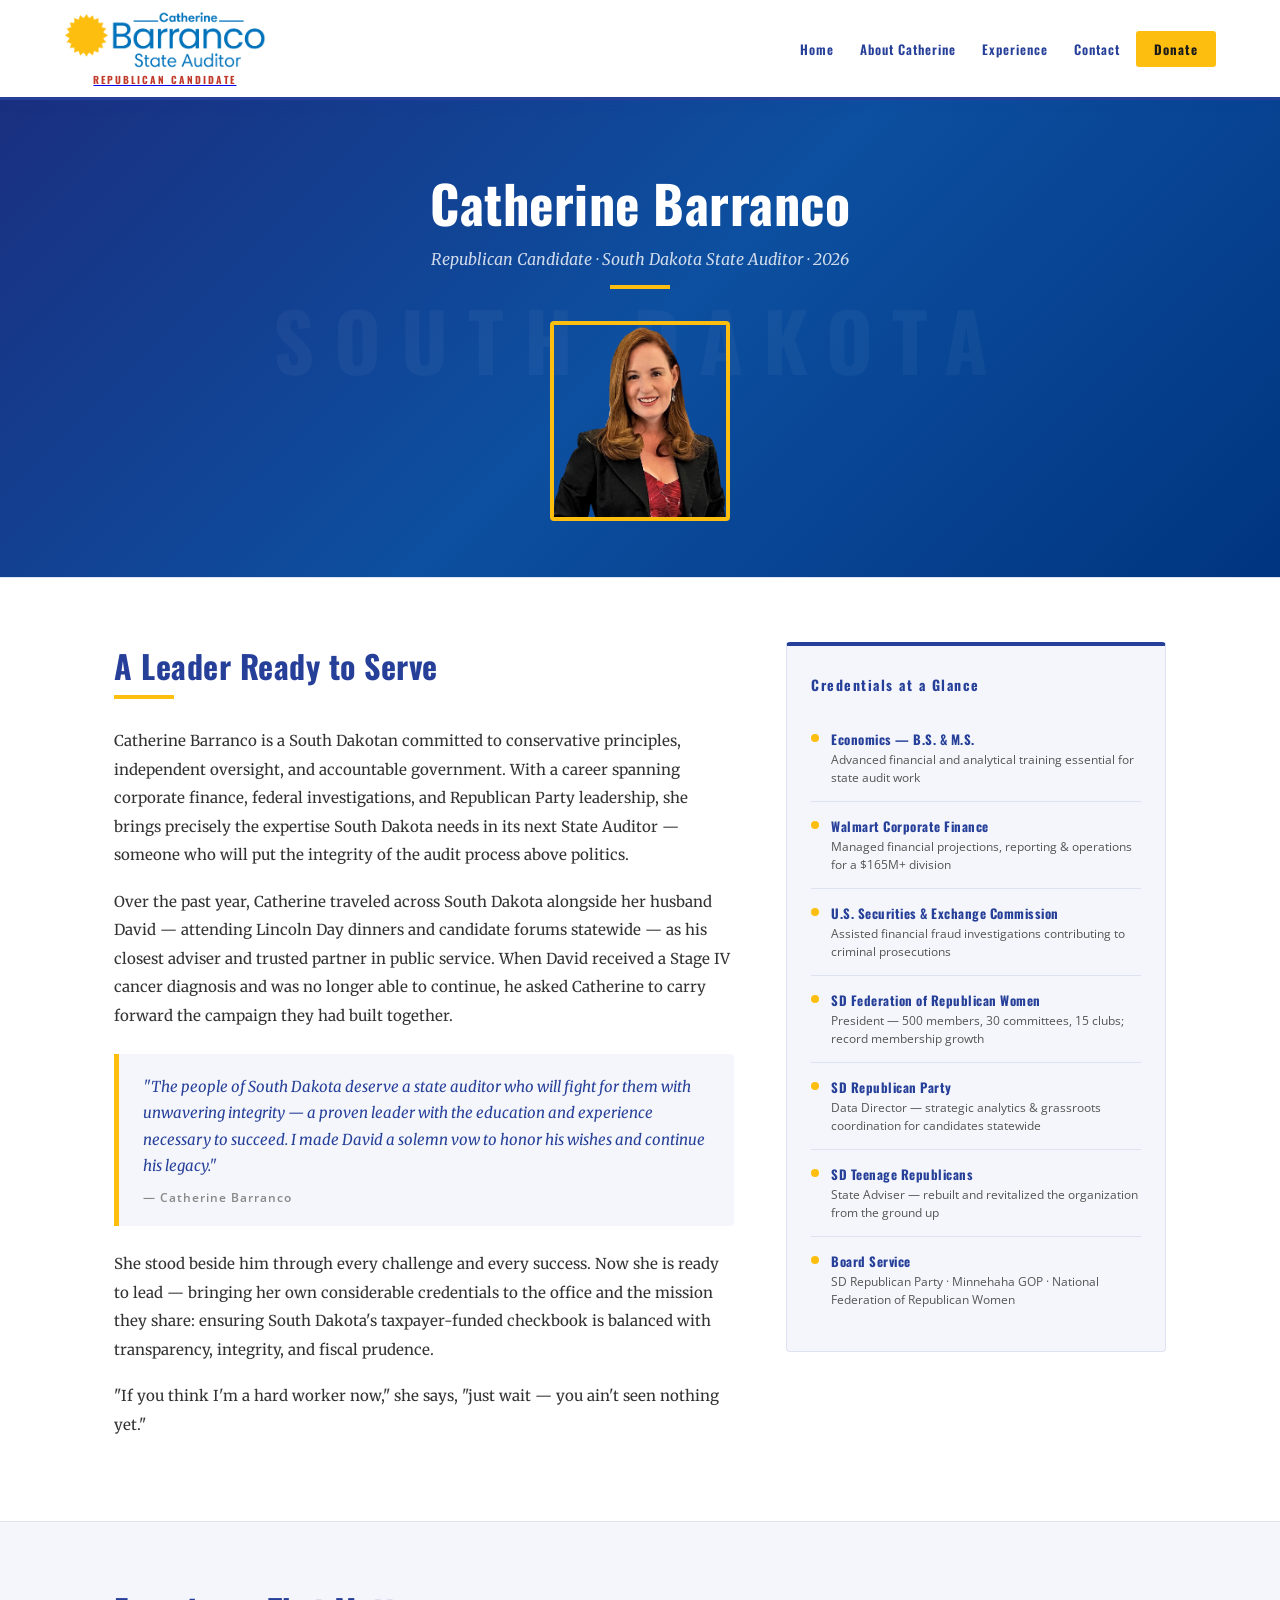
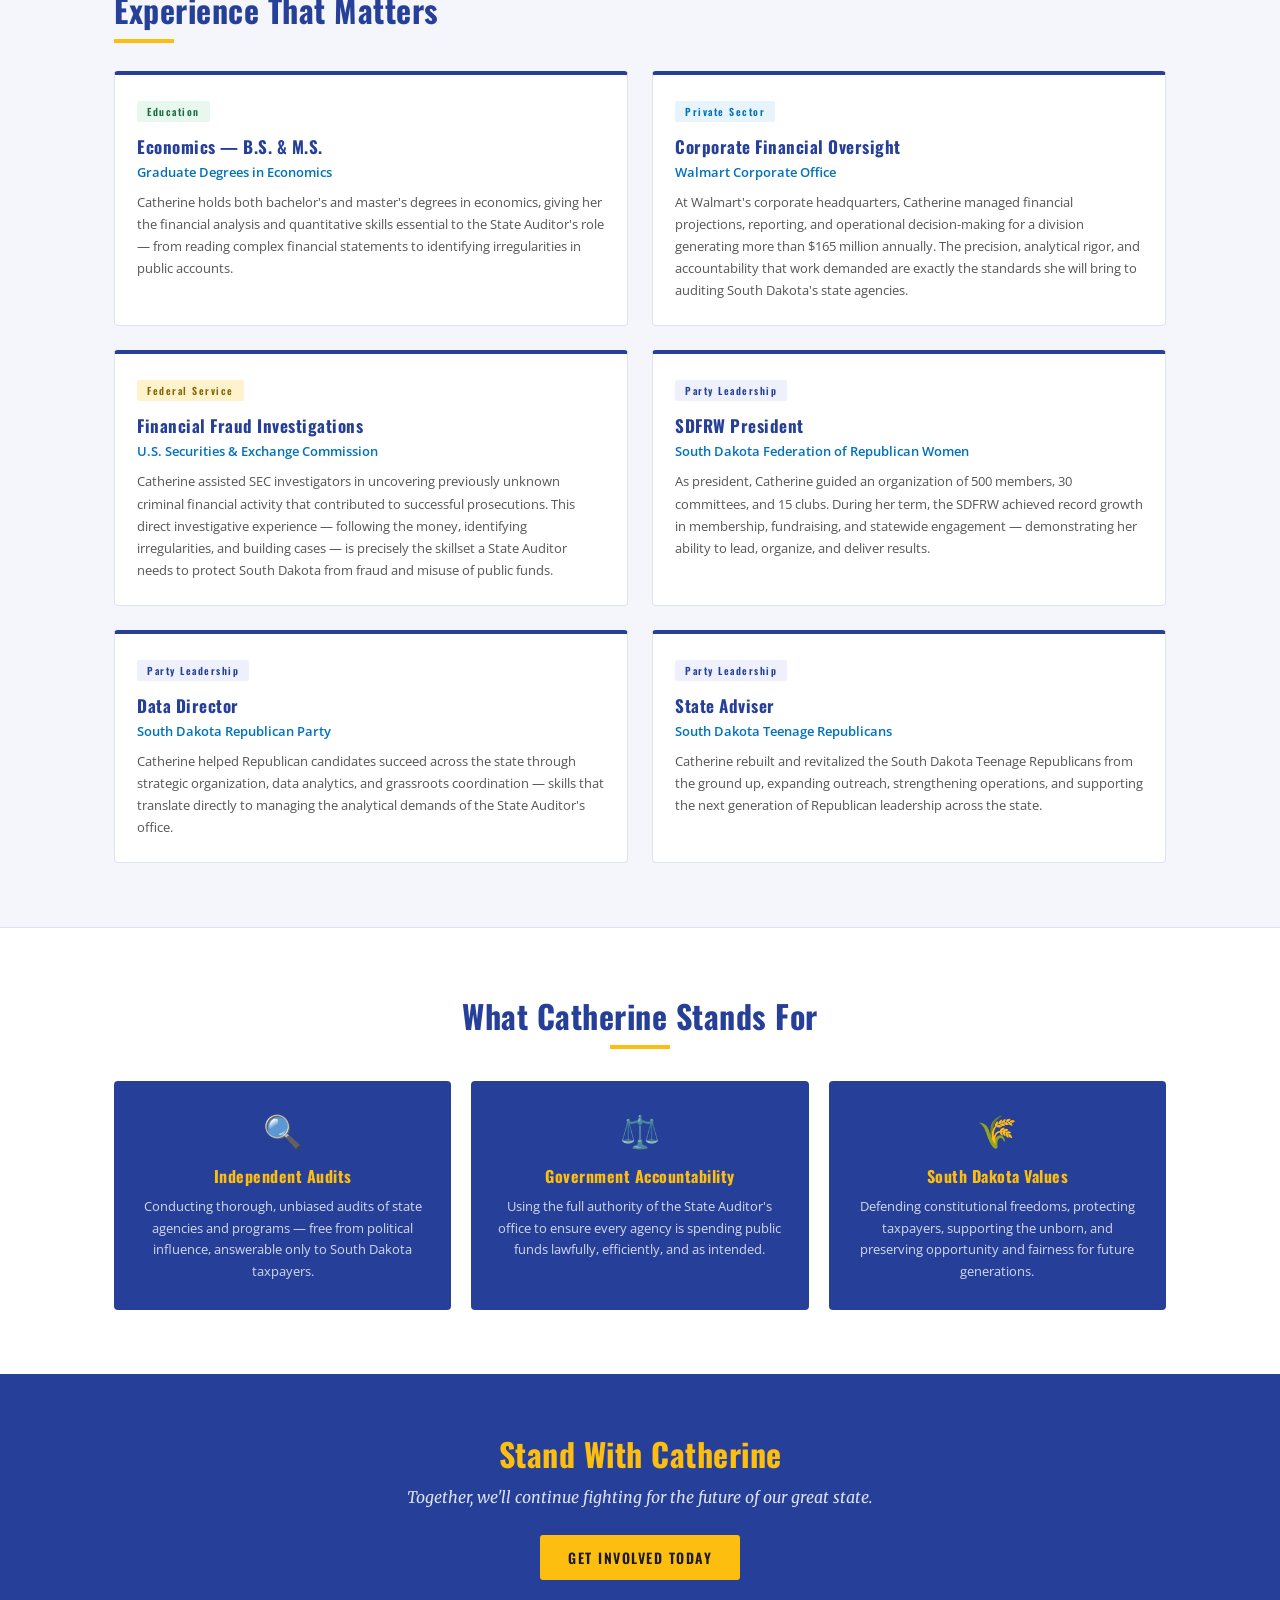
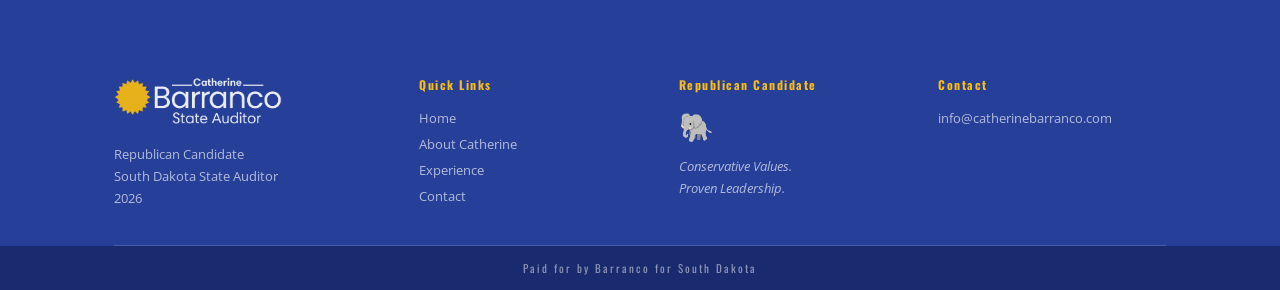
==== commit 4210b9ac: "Update about.html Replaced about file with new one." ====
--- a/about.html
+++ b/about.html
@@ -3,7 +3,7 @@
 <head>
   <meta charset="UTF-8" />
   <meta name="viewport" content="width=device-width, initial-scale=1.0" />
-  <meta name="description" content="About Catherine Barranco — Republican candidate for South Dakota State Auditor 2026. Learn about her experience, values, and commitment to South Dakota." />
+  <meta name="description" content="About Catherine Barranco — Republican candidate for South Dakota State Auditor 2026. Independent oversight, accountability, and transparency for South Dakota taxpayers." />
   <title>About Catherine | Barranco for South Dakota</title>
   <link rel="stylesheet" href="assets/styles.css" />
   <style>
@@ -247,7 +247,7 @@
         <div class="section-rule"></div>
 
         <p>
-          Catherine Barranco is a South Dakotan committed to conservative principles, fiscal responsibility, and accountable government. With a career spanning corporate finance, federal oversight, and Republican Party leadership, she brings precisely the expertise South Dakota needs in its next State Auditor.
+          Catherine Barranco is a South Dakotan committed to conservative principles, independent oversight, and accountable government. With a career spanning corporate finance, federal investigations, and Republican Party leadership, she brings precisely the expertise South Dakota needs in its next State Auditor — someone who will put the integrity of the audit process above politics.
         </p>
 
         <p>
@@ -354,16 +354,16 @@
 
       <div class="exp-card">
         <span class="exp-card-tag tag-private">Private Sector</span>
-        <h3>Corporate Finance</h3>
+        <h3>Corporate Financial Oversight</h3>
         <div class="org">Walmart Corporate Office</div>
-        <p>At Walmart's corporate headquarters, Catherine managed financial projections, reporting, and operational decision-making for a division generating more than $165 million annually. That work demanded precision, accountability, and sound judgment — exactly what South Dakota taxpayers deserve from their State Auditor.</p>
+        <p>At Walmart's corporate headquarters, Catherine managed financial projections, reporting, and operational decision-making for a division generating more than $165 million annually. The precision, analytical rigor, and accountability that work demanded are exactly the standards she will bring to auditing South Dakota's state agencies.</p>
       </div>
 
       <div class="exp-card">
         <span class="exp-card-tag tag-federal">Federal Service</span>
         <h3>Financial Fraud Investigations</h3>
         <div class="org">U.S. Securities &amp; Exchange Commission</div>
-        <p>Catherine assisted SEC investigators in uncovering previously unknown criminal financial activity that contributed to successful prosecutions. Her work at the SEC gave her firsthand experience with the investigative rigor and oversight standards that government financial accountability demands.</p>
+        <p>Catherine assisted SEC investigators in uncovering previously unknown criminal financial activity that contributed to successful prosecutions. This direct investigative experience — following the money, identifying irregularities, and building cases — is precisely the skillset a State Auditor needs to protect South Dakota from fraud and misuse of public funds.</p>
       </div>
 
       <div class="exp-card">
@@ -401,14 +401,14 @@
 
     <div class="values-grid">
       <div class="value-card">
-        <span class="v-icon" aria-hidden="true">📋</span>
-        <h3>Taxpayer Transparency</h3>
-        <p>Every public dollar accounted for. Open books, honest reporting, and zero tolerance for waste or misuse of South Dakota taxpayer funds.</p>
+        <span class="v-icon" aria-hidden="true">🔍</span>
+        <h3>Independent Audits</h3>
+        <p>Conducting thorough, unbiased audits of state agencies and programs — free from political influence, answerable only to South Dakota taxpayers.</p>
       </div>
       <div class="value-card">
         <span class="v-icon" aria-hidden="true">⚖️</span>
-        <h3>Fiscal Accountability</h3>
-        <p>Rigorous auditing standards, independent oversight, and an unwavering commitment to protecting South Dakota's financial integrity.</p>
+        <h3>Government Accountability</h3>
+        <p>Using the full authority of the State Auditor's office to ensure every agency is spending public funds lawfully, efficiently, and as intended.</p>
       </div>
       <div class="value-card">
         <span class="v-icon" aria-hidden="true">🌾</span>
--- a/assets/styles.css
+++ b/assets/styles.css
@@ -117,41 +117,9 @@
   filter: brightness(0.75) saturate(0.9);
 }
 
-.hero-seal {
-  position: absolute;
-  right: 340px;
-  top: 50%;
-  transform: translateY(-50%);
-  width: 260px;
-  height: 260px;
-  border-radius: 50%;
-  border: 3px solid rgba(253,190,15,0.30);
-  display: flex;
-  align-items: center;
-  justify-content: center;
-}
-
-.hero-seal-inner {
-  width: 200px;
-  height: 200px;
-  border-radius: 50%;
-  border: 2px solid rgba(253,190,15,0.18);
-  display: flex;
-  align-items: center;
-  justify-content: center;
-  flex-direction: column;
-  gap: 4px;
-}
-
-.hero-seal-text {
-  font-family: 'Oswald', sans-serif;
-  font-size: 11px;
-  font-weight: 600;
-  letter-spacing: 3px;
-  color: rgba(255,255,255,0.18);
-  text-align: center;
-  line-height: 1.8;
-}
+.hero-seal { display: none; }
+.hero-seal-inner { display: none; }
+.hero-seal-text { display: none; }
 
 .hero-sd-text {
   position: absolute;
@@ -169,11 +137,11 @@
 
 .hero-photo {
   position: absolute;
-  right: 40px;
+  right: 0;
   bottom: 0;
-  height: 105%;
-  max-height: 550px;
-  width: 320px;
+  height: 110%;
+  max-height: 580px;
+  width: 380px;
   display: flex;
   align-items: flex-end;
   justify-content: center;
@@ -195,6 +163,23 @@
   max-width: 500px;
   padding: 48px 24px 48px 48px;
   animation: fadeUp 0.8s ease both;
+}
+
+.hero-content-right {
+  margin-left: auto;
+  margin-right: 400px;
+}
+
+.rep-label {
+  display: block;
+  font-family: 'Oswald', sans-serif;
+  font-size: 10px;
+  font-weight: 700;
+  letter-spacing: 2px;
+  color: #c0392b;
+  text-align: center;
+  margin-top: 3px;
+  width: 100%;
 }
 
 @keyframes fadeUp {
